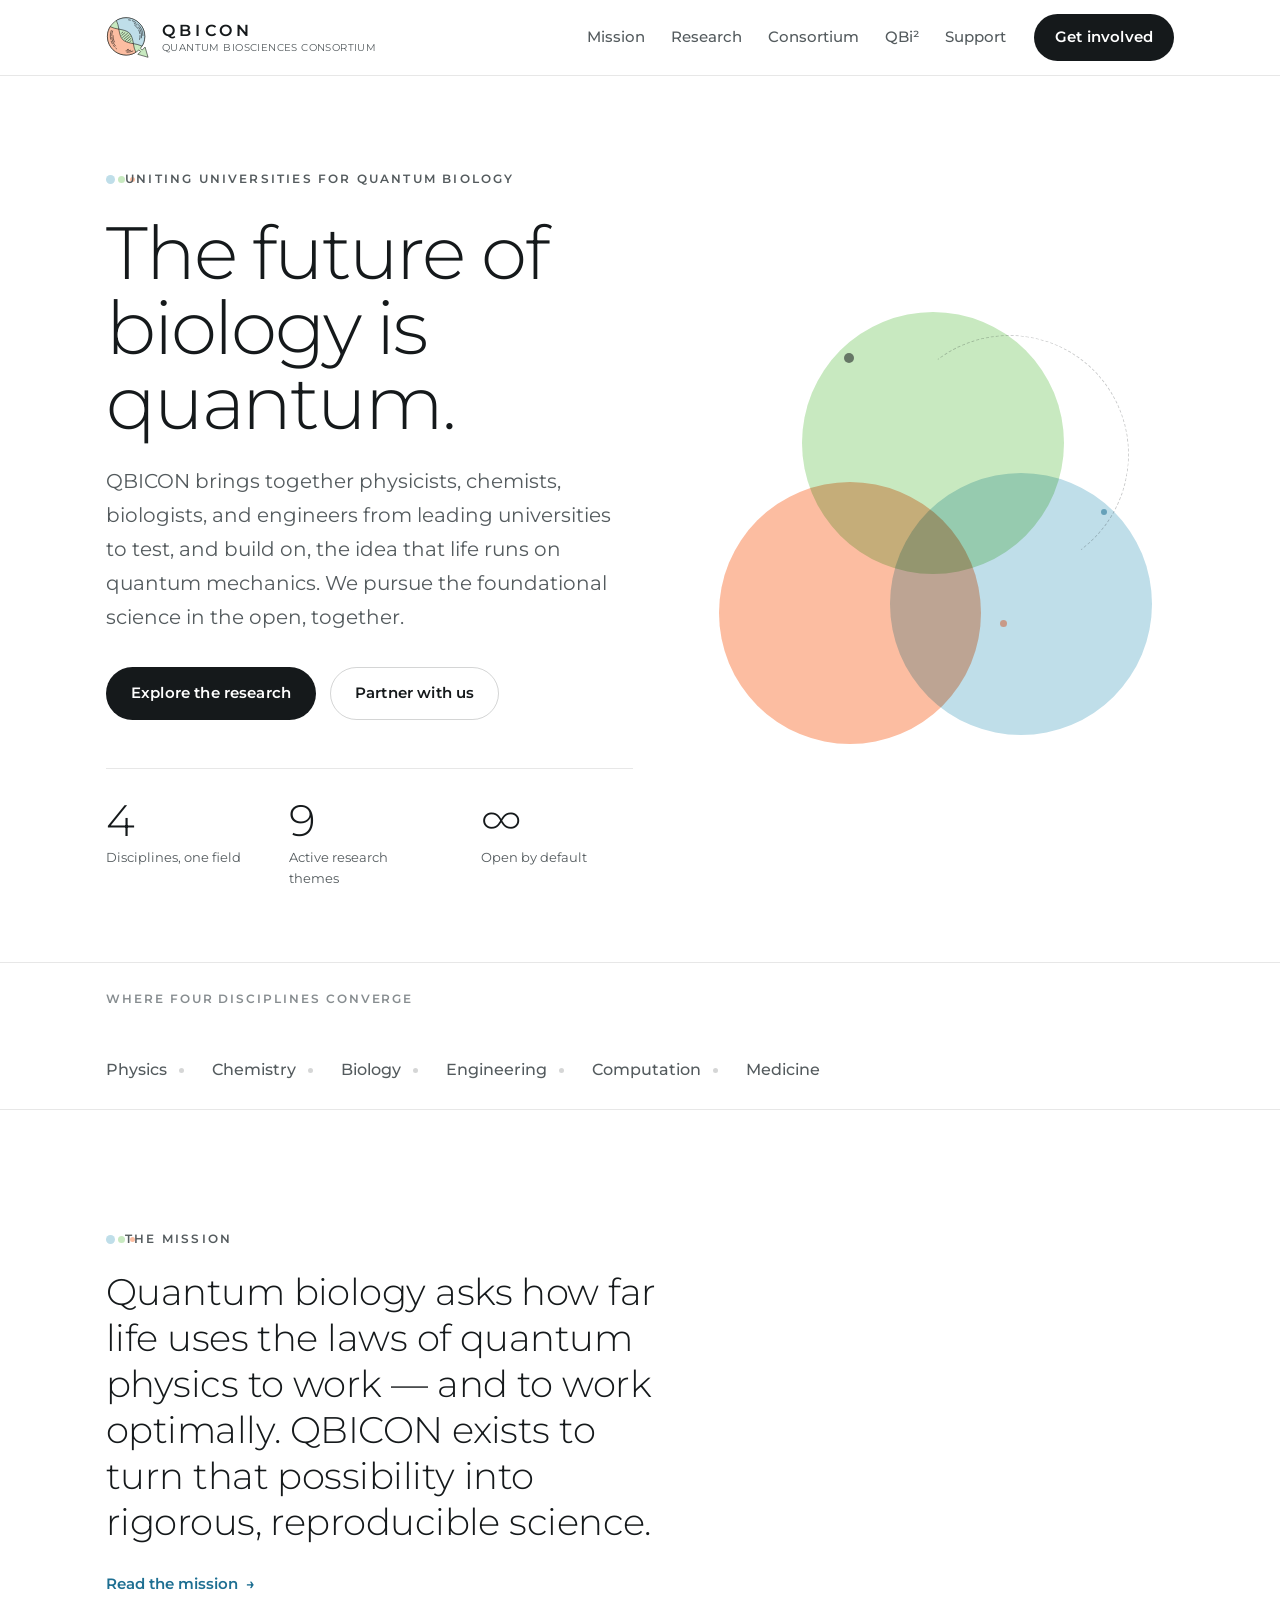
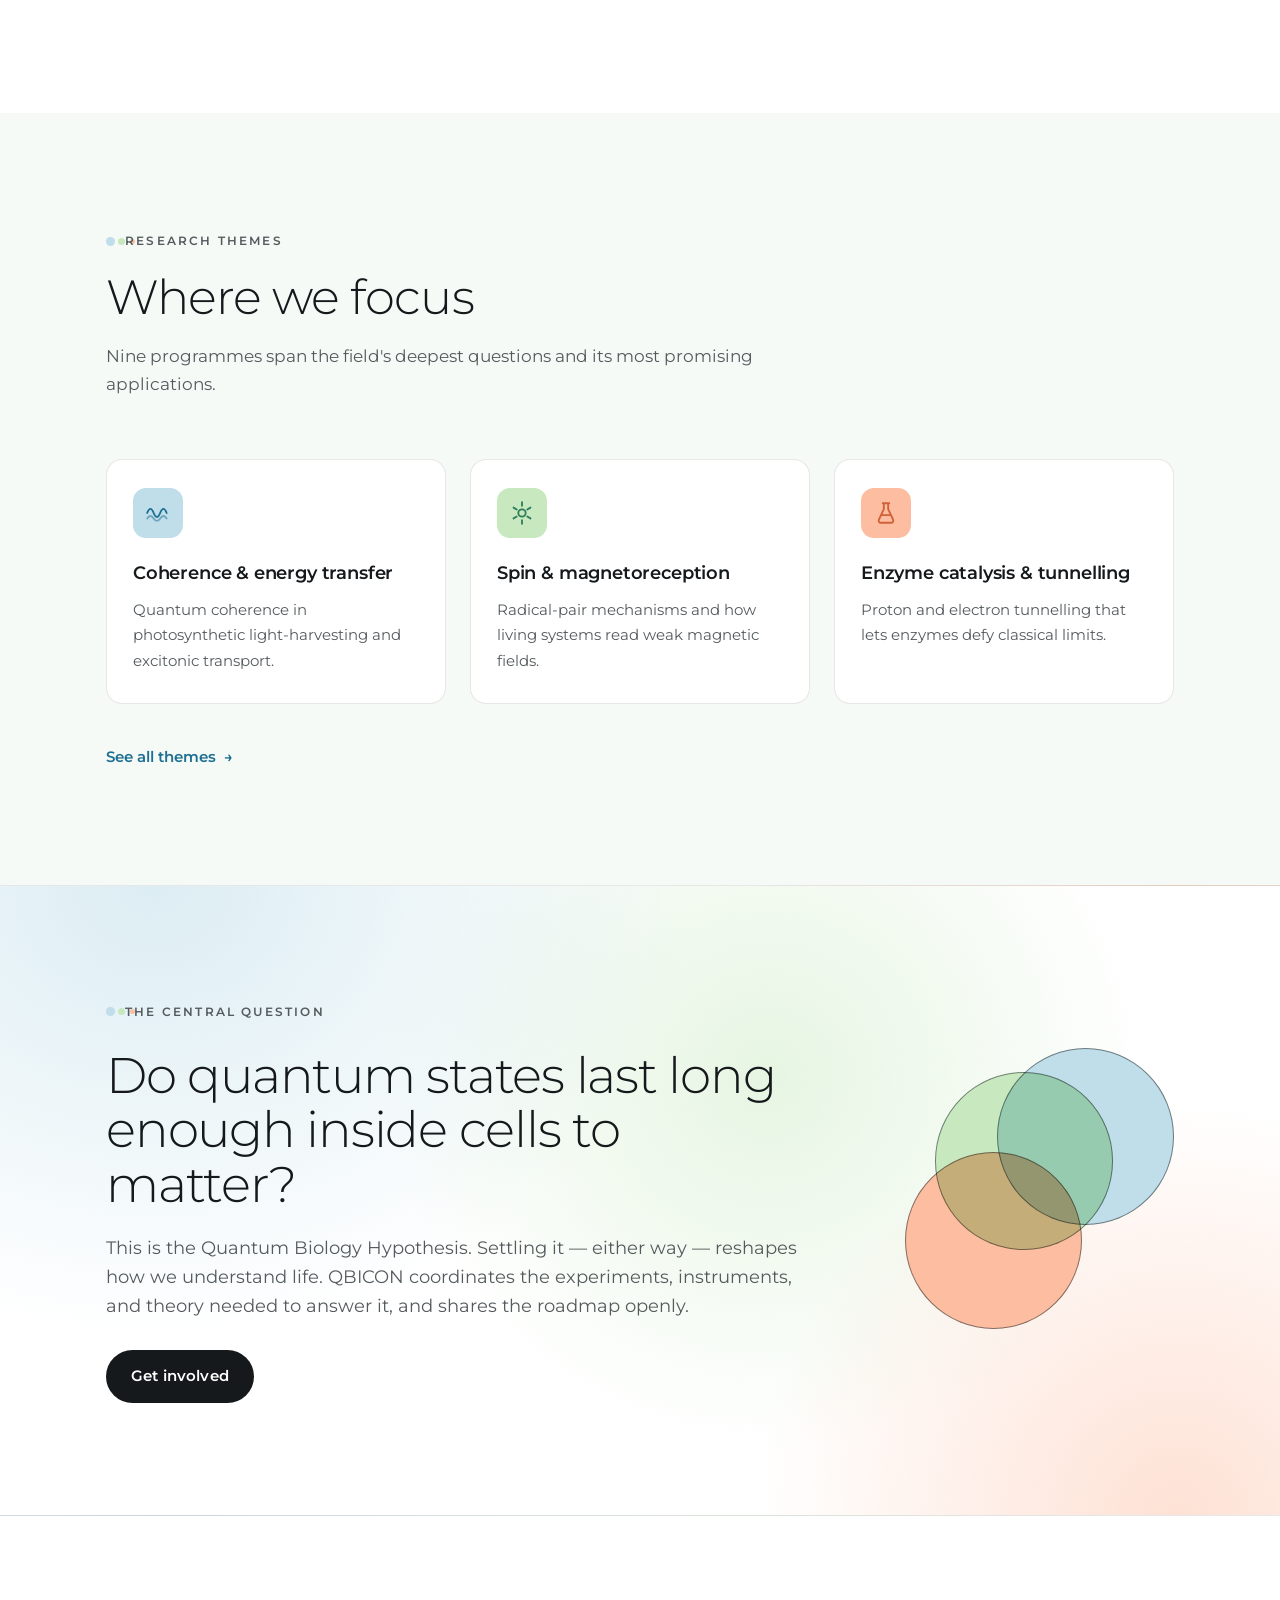
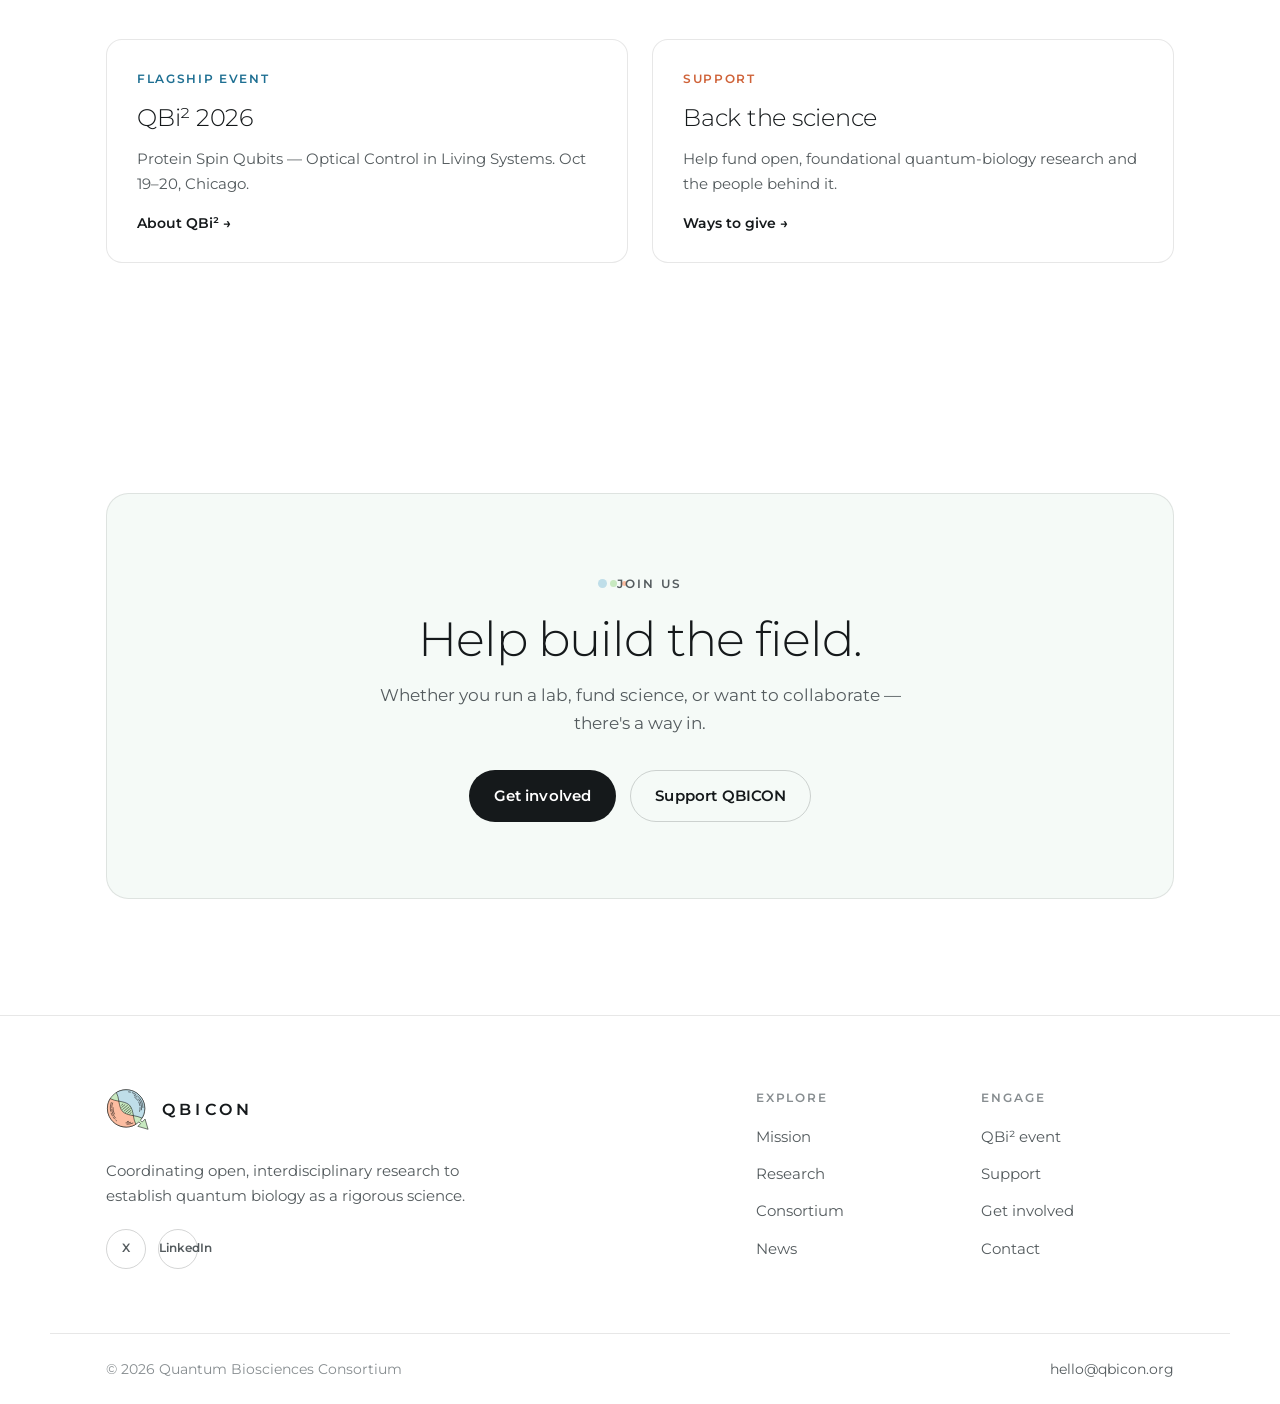
==== index.html @ 421cd1c5 "Add files via upload" ====
<!DOCTYPE html>
<html lang="en">
<head>
  <meta charset="UTF-8" />
  <meta name="viewport" content="width=device-width, initial-scale=1.0" />
  <title>Quantum Biosciences Consortium — QBICON</title>
  <meta name="description" content="QBICON unites physicists, chemists, biologists, and engineers from leading universities to establish quantum biology as a rigorous, open science." />
  <link rel="canonical" href="https://qbicon.org/" />
  <meta property="og:type" content="website" />
  <meta property="og:title" content="Quantum Biosciences Consortium — QBICON" />
  <meta property="og:description" content="QBICON unites physicists, chemists, biologists, and engineers from leading universities to establish quantum biology as a rigorous, open science." />
  <meta property="og:url" content="https://qbicon.org/" />
  <meta property="og:image" content="https://qbicon.org/assets/og-image.png" />
  <meta name="twitter:card" content="summary_large_image" />
  <link rel="icon" type="image/svg+xml" href="assets/favicon.svg" />
  <link rel="icon" type="image/png" sizes="32x32" href="assets/favicon-32.png" />
  <link rel="apple-touch-icon" href="assets/apple-touch-icon.png" />
  <link rel="preconnect" href="https://fonts.googleapis.com" />
  <link rel="preconnect" href="https://fonts.gstatic.com" crossorigin />
  <link href="https://fonts.googleapis.com/css2?family=Montserrat:wght@300;400;500;600;700&display=swap" rel="stylesheet" />
  <link rel="stylesheet" href="styles.css" />
</head>
<body>
  <a class="skip-link" href="#main">Skip to content</a>
  <!-- ============================ HEADER ============================
       Edit the links/labels below. This header is repeated on every page,
       so update each .html file (or find-and-replace across them). -->
  <header class="site-header">
    <div class="container header-inner">
      <a class="brand" href="index.html" aria-label="QBICON home">
        <img class="brand-mark" src="assets/logo-mark.svg" alt="" width="44" height="44" />
        <span class="brand-text">
          <span class="brand-short">QBICON</span>
          <span class="brand-full">Quantum Biosciences Consortium</span>
        </span>
      </a>
      <input class="nav-toggle-cb" type="checkbox" id="nav-toggle" aria-hidden="true" tabindex="-1" />
      <nav class="nav" aria-label="Primary">
        <ul class="nav-list">
            <li><a href="mission.html">Mission</a></li>
            <li><a href="research.html">Research</a></li>
            <li><a href="consortium.html">Consortium</a></li>
            <li><a href="qbisquared.html">QBi²</a></li>
            <li><a href="support.html">Support</a></li>
          </ul>
        <a class="btn btn-primary nav-cta" href="join.html">Get involved</a>
      </nav>
      <label class="nav-toggle" for="nav-toggle" aria-label="Toggle menu"><span></span><span></span><span></span></label>
    </div>
  </header>

  <main id="main">
    <!-- HERO -->
    <section class="hero" aria-labelledby="heroTitle">
      <div class="container hero-grid">
        <div class="hero-copy">
          <p class="eyebrow">Uniting universities for quantum biology</p>
          <h1 class="hero-title" id="heroTitle">The future of biology is quantum.</h1>
          <p class="lead">QBICON brings together physicists, chemists, biologists, and engineers from leading universities to test, and build on, the idea that life runs on quantum mechanics. We pursue the foundational science in the open, together.</p>
          <div class="hero-actions">
            <a class="btn btn-primary" href="research.html">Explore the research</a>
            <a class="btn btn-ghost" href="join.html">Partner with us</a>
          </div>
          <dl class="hero-stats">
            <div><dt>4</dt><dd>Disciplines, one field</dd></div>
            <div><dt>9</dt><dd>Active research themes</dd></div>
            <div><dt>∞</dt><dd>Open by default</dd></div>
          </dl>
        </div>
        <div class="hero-visual" aria-hidden="true">
          <div class="qfield">
            <span class="disc disc-green"></span>
            <span class="disc disc-blue"></span>
            <span class="disc disc-coral"></span>
            <span class="quanta q1"></span>
            <span class="quanta q2"></span>
            <span class="quanta q3"></span>
          </div>
        </div>
      </div>
    </section>

    <!-- DISCIPLINES STRIP -->
    <section class="strip" aria-label="Disciplines">
      <div class="container strip-inner">
        <span class="strip-label">Where four disciplines converge</span>
        <ul class="strip-list">
          <li>Physics</li><li>Chemistry</li><li>Biology</li><li>Engineering</li><li>Computation</li><li>Medicine</li>
        </ul>
      </div>
    </section>

    <!-- MISSION TEASER -->
    <section class="section home-mission">
      <div class="container">
        <p class="eyebrow">The mission</p>
        <p class="home-mission-text">Quantum biology asks how far life uses the laws of quantum physics to work — and to work optimally. QBICON exists to turn that possibility into rigorous, reproducible science.</p>
        <a class="text-link" href="mission.html">Read the mission <span aria-hidden="true">→</span></a>
      </div>
    </section>

    <!-- RESEARCH TEASER -->
    <section class="section section-alt research">
      <div class="container">
        <div class="section-head">
          <p class="eyebrow">Research themes</p>
          <h2 class="section-title">Where we focus</h2>
          <p class="section-intro">Nine programmes span the field's deepest questions and its most promising applications.</p>
        </div>
        <ul class="card-grid">
          <li class="card" style="--accent: var(--q-blue); --accent-soft: var(--q-blue);">
            <div class="card-icon" style="--icon: var(--blue-deep);"><svg viewBox="0 0 24 24" fill="none" stroke="var(--icon)" stroke-width="1.7" stroke-linecap="round" stroke-linejoin="round"><path d="M2 12c2-5 4-5 6 0s4 5 6 0 4-5 6 0"/><path d="M2 17c2-3 4-3 6 0s4 3 6 0 4-3 6 0" opacity=".5"/></svg></div>
            <h3 class="card-title">Coherence &amp; energy transfer</h3>
            <p class="card-desc">Quantum coherence in photosynthetic light-harvesting and excitonic transport.</p>
          </li>
          <li class="card" style="--accent: var(--q-green); --accent-soft: var(--q-green);">
            <div class="card-icon" style="--icon: var(--green-deep);"><svg viewBox="0 0 24 24" fill="none" stroke="var(--icon)" stroke-width="1.7" stroke-linecap="round" stroke-linejoin="round"><circle cx="12" cy="12" r="3.4"/><path d="M12 2v3.4M12 18.6V22M4.2 7l2.9 1.7M16.9 15.3l2.9 1.7M19.8 7l-2.9 1.7M7.1 15.3 4.2 17"/></svg></div>
            <h3 class="card-title">Spin &amp; magnetoreception</h3>
            <p class="card-desc">Radical-pair mechanisms and how living systems read weak magnetic fields.</p>
          </li>
          <li class="card" style="--accent: var(--q-coral); --accent-soft: var(--q-coral);">
            <div class="card-icon" style="--icon: var(--coral-deep);"><svg viewBox="0 0 24 24" fill="none" stroke="var(--icon)" stroke-width="1.7" stroke-linecap="round" stroke-linejoin="round"><path d="M9 3h6M10 3v5.5L5.5 18a2 2 0 0 0 1.8 3h9.4a2 2 0 0 0 1.8-3L14 8.5V3"/><path d="M8 14h8"/></svg></div>
            <h3 class="card-title">Enzyme catalysis &amp; tunnelling</h3>
            <p class="card-desc">Proton and electron tunnelling that lets enzymes defy classical limits.</p>
          </li>
        </ul>
        <p style="margin-top: clamp(28px,4vw,40px)">
          <a class="text-link" href="research.html">See all themes <span aria-hidden="true">→</span></a>
        </p>
      </div>
    </section>

    <!-- CENTRAL QUESTION -->
    <section class="roadmap">
      <div class="container roadmap-inner">
        <div class="roadmap-copy">
          <p class="eyebrow">The central question</p>
          <h2 class="roadmap-title">Do quantum states last long enough inside cells to matter?</h2>
          <p class="roadmap-body">This is the Quantum Biology Hypothesis. Settling it — either way — reshapes how we understand life. QBICON coordinates the experiments, instruments, and theory needed to answer it, and shares the roadmap openly.</p>
          <a class="btn btn-primary" href="join.html">Get involved</a>
        </div>
        <div class="roadmap-visual" aria-hidden="true"><span class="rd disc-green"></span><span class="rd disc-blue"></span><span class="rd disc-coral"></span></div>
      </div>
    </section>

    <!-- FEATURES -->
    <section class="section">
      <div class="container">
        <ul class="home-features">
          <a class="feature" href="qbisquared.html" style="--accent: var(--q-blue); --icon: var(--blue-deep);">
            <span class="feature-kicker">Flagship event</span>
            <span class="feature-title">QBi² 2026</span>
            <span class="feature-desc">Protein Spin Qubits — Optical Control in Living Systems. Oct 19–20, Chicago.</span>
            <span class="feature-cta">About QBi² <span aria-hidden="true">→</span></span>
          </a>
          <a class="feature" href="support.html" style="--accent: var(--q-coral); --icon: var(--coral-deep);">
            <span class="feature-kicker">Support</span>
            <span class="feature-title">Back the science</span>
            <span class="feature-desc">Help fund open, foundational quantum-biology research and the people behind it.</span>
            <span class="feature-cta">Ways to give <span aria-hidden="true">→</span></span>
          </a>
        </ul>
      </div>
    </section>

    <!-- CLOSING CTA -->
    <section class="section home-cta">
      <div class="container">
        <div class="home-cta-inner">
          <p class="eyebrow">Join us</p>
          <h2 class="home-cta-title">Help build the field.</h2>
          <p class="home-cta-text">Whether you run a lab, fund science, or want to collaborate — there's a way in.</p>
          <div class="home-cta-actions">
            <a class="btn btn-primary" href="join.html">Get involved</a>
            <a class="btn btn-ghost" href="support.html">Support QBICON</a>
          </div>
        </div>
      </div>
    </section>
  </main>

  <!-- ============================ FOOTER ============================
       Repeated on every page — edit links, blurb, social URLs, and email. -->
  <footer class="site-footer">
    <div class="container footer-grid">
      <div class="footer-brand">
        <a class="brand brand-footer" href="index.html" aria-label="QBICON home">
          <img class="brand-mark" src="assets/logo-mark.svg" alt="" width="40" height="40" />
          <span class="brand-short">QBICON</span>
        </a>
        <p class="footer-blurb">Coordinating open, interdisciplinary research to establish quantum biology as a rigorous science.</p>
        <ul class="social">
          <!-- Add your real profile URLs in the href="" values below. -->
          <li><a href="#" target="_blank" rel="noopener" aria-label="X">X</a></li>
          <li><a href="#" target="_blank" rel="noopener" aria-label="LinkedIn">LinkedIn</a></li>
        </ul>
      </div>
      <nav class="footer-cols" aria-label="Footer">
        <div>
          <h3>Explore</h3>
          <ul>
            <li><a href="mission.html">Mission</a></li>
            <li><a href="research.html">Research</a></li>
            <li><a href="consortium.html">Consortium</a></li>
            <li><a href="news.html">News</a></li>
          </ul>
        </div>
        <div>
          <h3>Engage</h3>
          <ul>
            <li><a href="qbisquared.html">QBi² event</a></li>
            <li><a href="support.html">Support</a></li>
            <li><a href="join.html">Get involved</a></li>
            <li><a href="mailto:hello@qbicon.org">Contact</a></li>
          </ul>
        </div>
      </nav>
    </div>
    <div class="container footer-base">
      <p>© 2026 Quantum Biosciences Consortium</p>
      <p class="footer-meta"><a href="mailto:hello@qbicon.org">hello@qbicon.org</a></p>
    </div>
  </footer>
</body>
</html>
---- styles.css ----
/* =====================================================================
   QBICON — STYLES
   ---------------------------------------------------------------------
   All design decisions live in the :root tokens below. To re-skin the
   whole site (colour, type, spacing, rounding), edit them here in one
   place — every component reads from them.
   ===================================================================== */

:root {
  /* ---- Brand palette (from the logo) ---------------------------- */
  --q-green:  #c8e9c0;   /* interference lobe 1 */
  --q-blue:   #bfdee9;   /* interference lobe 2 */
  --q-coral:  #fcbda1;   /* interference lobe 3 */

  /* Deeper, text-safe accents derived from the pastels */
  --green-deep: #2f7d5b;
  --blue-deep:  #1e6f92;   /* primary interactive accent */
  --coral-deep: #cf6238;

  /* ---- Surfaces & ink ------------------------------------------- */
  --paper:    #ffffff;
  --paper-2:  #f5faf7;     /* barely-there cool white for alt sections */
  --ink:      #15191b;
  --ink-soft: #545b5e;
  --ink-faint:#878d90;
  --line:        rgba(21,25,27,.10);
  --line-strong: rgba(21,25,27,.18);

  /* ---- Type ----------------------------------------------------- */
  --font: "Montserrat", system-ui, -apple-system, "Segoe UI", sans-serif;
  --fw-light: 300;  --fw-reg: 400;  --fw-med: 500;  --fw-semi: 600;  --fw-bold: 700;

  /* ---- Geometry & motion ---------------------------------------- */
  --container: 1180px;
  --gutter: clamp(20px, 5vw, 56px);
  --radius: 16px;
  --radius-sm: 10px;
  --shadow:    0 1px 2px rgba(21,25,27,.04), 0 12px 32px -16px rgba(21,25,27,.18);
  --shadow-lg: 0 2px 6px rgba(21,25,27,.05), 0 28px 60px -24px rgba(21,25,27,.28);
  --ease: cubic-bezier(.22,.61,.36,1);
  --header-h: 76px;
}

/* ---------------------------- Reset ----------------------------- */
*,*::before,*::after { box-sizing: border-box; }
* { margin: 0; }
html { scroll-behavior: smooth; -webkit-text-size-adjust: 100%; }
@media (prefers-reduced-motion: reduce) { html { scroll-behavior: auto; } }
body {
  font-family: var(--font);
  font-weight: var(--fw-reg);
  color: var(--ink);
  background: var(--paper);
  line-height: 1.65;
  -webkit-font-smoothing: antialiased;
  text-rendering: optimizeLegibility;
  overflow-x: hidden;
}
img, svg { display: block; max-width: 100%; }
a { color: inherit; text-decoration: none; }
ul { list-style: none; padding: 0; }
button { font: inherit; cursor: pointer; }
:focus-visible { outline: 2.5px solid var(--blue-deep); outline-offset: 3px; border-radius: 4px; }

.skip-link {
  position: absolute; left: 16px; top: -60px; z-index: 200;
  background: var(--ink); color: #fff; padding: 10px 16px; border-radius: 8px;
  transition: top .2s var(--ease);
}
.skip-link:focus { top: 16px; }

/* --------------------------- Layout ----------------------------- */
.container { width: 100%; max-width: var(--container); margin-inline: auto; padding-inline: var(--gutter); }

.section { padding-block: clamp(64px, 9vw, 120px); }
.section-alt { background: var(--paper-2); }

.section-head { max-width: 760px; margin-bottom: clamp(36px, 5vw, 60px); }
.section-title {
  font-weight: var(--fw-light);
  font-size: clamp(1.9rem, 4.2vw, 3rem);
  letter-spacing: -.02em;
  line-height: 1.1;
}
.section-intro { margin-top: 18px; font-size: 1.075rem; color: var(--ink-soft); max-width: 60ch; }

/* --------------------------- Eyebrow ---------------------------- */
.eyebrow {
  display: inline-flex; align-items: center; gap: 10px;
  font-size: .76rem; font-weight: var(--fw-semi);
  letter-spacing: .18em; text-transform: uppercase; color: var(--ink-soft);
  margin-bottom: 20px;
}
.eyebrow::before {
  content: ""; width: 9px; height: 9px; border-radius: 50%;
  background: var(--q-blue);
  box-shadow: 11px 0 0 -1px var(--q-green), 22px 0 0 -2px var(--q-coral);
}

/* --------------------------- Buttons ---------------------------- */
.btn {
  display: inline-flex; align-items: center; justify-content: center; gap: 8px;
  padding: 13px 24px; border-radius: 999px; font-weight: var(--fw-semi);
  font-size: .94rem; letter-spacing: .01em; border: 1.5px solid transparent;
  transition: transform .25s var(--ease), background .25s var(--ease),
              border-color .25s var(--ease), color .25s var(--ease), box-shadow .25s var(--ease);
}
.btn-primary { background: var(--ink); color: #fff; }
.btn-primary:hover { transform: translateY(-2px); box-shadow: var(--shadow); }
.btn-ghost { background: transparent; color: var(--ink); border-color: var(--line-strong); }
.btn-ghost:hover { border-color: var(--ink); transform: translateY(-2px); }
.btn-block { width: 100%; }

/* ============================ HEADER ============================= */
.site-header {
  position: sticky; top: 0; z-index: 100;
  height: var(--header-h);
  display: flex; align-items: center;
  background: rgba(255,255,255,.86);
  backdrop-filter: saturate(160%) blur(12px);
  -webkit-backdrop-filter: saturate(160%) blur(12px);
  border-bottom: 1px solid var(--line);
}
.header-inner { display: flex; align-items: center; justify-content: space-between; gap: 24px; }

.brand { display: inline-flex; align-items: center; gap: 12px; }
.brand-mark { width: 44px; height: 44px; flex: none; }
.brand-text { display: flex; flex-direction: column; line-height: 1; }
.brand-short { font-weight: var(--fw-semi); letter-spacing: .26em; font-size: 1.02rem; }
.brand-full { font-weight: var(--fw-reg); letter-spacing: .04em; font-size: .64rem;
  text-transform: uppercase; color: var(--ink-soft); margin-top: 5px; }

.nav { display: flex; align-items: center; gap: 28px; }
.nav-list { display: flex; align-items: center; gap: 26px; }
.nav-list a {
  font-size: .92rem; font-weight: var(--fw-med); color: var(--ink-soft);
  position: relative; padding-block: 6px; transition: color .2s var(--ease);
}
.nav-list a::after {
  content: ""; position: absolute; left: 0; bottom: 0; height: 2px; width: 0;
  background: var(--blue-deep); transition: width .25s var(--ease);
}
.nav-list a:hover { color: var(--ink); }
.nav-list a:hover::after { width: 100%; }
.nav-cta { padding: 10px 20px; }

.nav-toggle-cb { position: absolute; width: 1px; height: 1px; opacity: 0; pointer-events: none; }
.nav-toggle { display: none; width: 44px; height: 44px; border: 0; background: transparent;
  flex-direction: column; justify-content: center; gap: 5px; align-items: center; cursor: pointer; }
.nav-toggle span { width: 24px; height: 2px; background: var(--ink); border-radius: 2px;
  transition: transform .3s var(--ease), opacity .2s var(--ease); }
.nav-toggle-cb:checked ~ .nav-toggle span:nth-child(1) { transform: translateY(7px) rotate(45deg); }
.nav-toggle-cb:checked ~ .nav-toggle span:nth-child(2) { opacity: 0; }
.nav-toggle-cb:checked ~ .nav-toggle span:nth-child(3) { transform: translateY(-7px) rotate(-45deg); }

/* ============================= HERO ============================== */
.hero { position: relative; padding-block: clamp(48px, 7vw, 96px) clamp(40px, 6vw, 72px); overflow: hidden; }
.hero-grid {
  display: grid; grid-template-columns: 1.05fr .95fr; gap: clamp(32px, 5vw, 72px);
  align-items: center;
}
.hero-title {
  font-weight: var(--fw-light);
  font-size: clamp(2.6rem, 6.2vw, 4.6rem);
  line-height: 1.02; letter-spacing: -.03em; margin-top: 6px;
}
.lead { font-size: clamp(1.05rem, 1.6vw, 1.28rem); color: var(--ink-soft);
  max-width: 52ch; margin-top: 24px; }
.hero-actions { display: flex; flex-wrap: wrap; gap: 14px; margin-top: 34px; }

.hero-stats { display: flex; gap: clamp(24px, 4vw, 48px); margin-top: 48px;
  padding-top: 30px; border-top: 1px solid var(--line); }
.hero-stats div { display: flex; flex-direction: column; gap: 4px; }
.hero-stats dt { font-weight: var(--fw-light); font-size: clamp(2rem, 3.4vw, 2.9rem);
  letter-spacing: -.02em; line-height: 1; }
.hero-stats dd { font-size: .82rem; color: var(--ink-soft); max-width: 16ch; }

/* --- Signature: living quantum-interference field --------------- */
.hero-visual { display: grid; place-items: center; }
.qfield {
  position: relative;
  width: min(460px, 84vw); aspect-ratio: 1;
  isolation: isolate;
}
.disc {
  position: absolute; width: 57%; aspect-ratio: 1; border-radius: 50%;
  mix-blend-mode: multiply;
  will-change: transform;
}
.disc-green { background: var(--q-green); top: 3%;  left: 21%; animation: driftA 19s var(--ease) infinite; }
.disc-blue  { background: var(--q-blue);  top: 38%; left: 40%; animation: driftB 23s var(--ease) infinite; }
.disc-coral { background: var(--q-coral); top: 40%; left: 3%;  animation: driftC 21s var(--ease) infinite; }

/* dashed arc echoing the logo's diffraction lines */
.qfield::after {
  content: ""; position: absolute; inset: 8% 8% auto auto; width: 52%; aspect-ratio: 1;
  border: 1.5px dashed rgba(21,25,27,.22); border-radius: 50%;
  border-left-color: transparent; border-bottom-color: transparent;
  transform: rotate(8deg);
}
.quanta { position: absolute; width: 10px; height: 10px; border-radius: 50%;
  background: var(--ink); opacity: .55; }
.q1 { top: 12%; left: 30%; animation: orbit1 14s linear infinite; }
.q2 { top: 70%; left: 64%; width: 7px; height: 7px; background: var(--coral-deep); animation: orbit2 18s linear infinite; }
.q3 { top: 46%; left: 86%; width: 6px; height: 6px; background: var(--blue-deep); animation: orbit3 22s linear infinite; }

@keyframes driftA { 50% { transform: translate(6%, 5%) scale(1.05); } }
@keyframes driftB { 50% { transform: translate(-7%, 4%) scale(.96); } }
@keyframes driftC { 50% { transform: translate(5%, -6%) scale(1.04); } }
@keyframes orbit1 { to { transform: rotate(360deg) translateX(20px) rotate(-360deg); } }
@keyframes orbit2 { to { transform: rotate(-360deg) translateX(26px) rotate(360deg); } }
@keyframes orbit3 { to { transform: rotate(360deg) translateX(16px) rotate(-360deg); } }

/* ====================== DISCIPLINES STRIP ======================= */
.strip { border-block: 1px solid var(--line); background: var(--paper); }
.strip-inner { display: flex; align-items: center; gap: clamp(20px, 4vw, 48px);
  flex-wrap: wrap; padding-block: 26px; }
.strip-label { font-size: .76rem; font-weight: var(--fw-semi); letter-spacing: .16em;
  text-transform: uppercase; color: var(--ink-faint); flex: none; }
.strip-list { display: flex; flex-wrap: wrap; gap: 12px 28px; }
.strip-list li { font-weight: var(--fw-med); color: var(--ink-soft);
  display: inline-flex; align-items: center; gap: 12px; }
.strip-list li:not(:last-child)::after { content: ""; width: 5px; height: 5px;
  border-radius: 50%; background: var(--line-strong); }

/* =========================== MISSION ============================ */
.mission-grid { display: grid; grid-template-columns: 1fr 1fr; gap: clamp(32px, 5vw, 72px); }
.statement { font-weight: var(--fw-light); font-size: clamp(1.7rem, 3.4vw, 2.65rem);
  line-height: 1.15; letter-spacing: -.02em; }
.mission-body p { color: var(--ink-soft); font-size: 1.06rem; }
.mission-body p + p { margin-top: 18px; }
.definition { margin-top: 30px; padding: 24px 26px; border-radius: var(--radius);
  background: var(--paper-2); border: 1px solid var(--line);
  border-left: 4px solid var(--green-deep); }
.definition-term { font-weight: var(--fw-semi); letter-spacing: .01em; margin-bottom: 6px; }
.definition-def { color: var(--ink-soft); font-size: .98rem; }

/* =========================== RESEARCH =========================== */
.card-grid { display: grid; grid-template-columns: repeat(3, 1fr); gap: clamp(16px, 2vw, 24px); }
.card {
  background: var(--paper); border: 1px solid var(--line); border-radius: var(--radius);
  padding: 28px 26px 30px; position: relative; overflow: hidden;
  transition: transform .3s var(--ease), box-shadow .3s var(--ease), border-color .3s var(--ease);
}
.card::before { content: ""; position: absolute; top: 0; left: 0; right: 0; height: 3px;
  background: var(--accent, var(--q-blue)); transform: scaleX(0); transform-origin: left;
  transition: transform .35s var(--ease); }
.card:hover { transform: translateY(-4px); box-shadow: var(--shadow); border-color: transparent; }
.card:hover::before { transform: scaleX(1); }
.card-icon { width: 50px; height: 50px; border-radius: 13px; display: grid; place-items: center;
  background: var(--accent-soft, var(--q-blue)); margin-bottom: 20px; }
.card-icon svg { width: 26px; height: 26px; }
.card-title { font-size: 1.12rem; font-weight: var(--fw-semi); letter-spacing: -.01em; }
.card-desc { margin-top: 10px; color: var(--ink-soft); font-size: .95rem; }

/* =========================== APPROACH =========================== */
.pillars { display: grid; grid-template-columns: repeat(3, 1fr); gap: clamp(20px, 3vw, 40px); }
.pillar { padding-top: 26px; border-top: 2px solid var(--accent, var(--q-blue)); }
.pillar-dot { display: none; }
.pillar-title { font-size: 1.28rem; font-weight: var(--fw-med); letter-spacing: -.01em; }
.pillar-desc { margin-top: 12px; color: var(--ink-soft); }

/* =========================== ROADMAP ============================ */
.roadmap { position: relative; overflow: hidden; color: var(--ink);
  background:
    radial-gradient(70% 120% at 12% 0%, rgba(191,222,233,.55), transparent 60%),
    radial-gradient(60% 120% at 92% 100%, rgba(252,189,161,.45), transparent 55%),
    radial-gradient(50% 100% at 60% 30%, rgba(200,233,192,.45), transparent 60%),
    var(--paper);
  border-block: 1px solid var(--line);
  padding-block: clamp(64px, 9vw, 112px);
}
.roadmap-inner { display: grid; grid-template-columns: 1.4fr .6fr; gap: 48px; align-items: center; }
.roadmap-title { font-weight: var(--fw-light); font-size: clamp(1.9rem, 4vw, 3.1rem);
  line-height: 1.1; letter-spacing: -.025em; margin-top: 6px; }
.roadmap-body { margin-top: 22px; font-size: 1.1rem; color: var(--ink-soft); max-width: 58ch; }
.roadmap .btn { margin-top: 30px; }
.roadmap-visual { position: relative; aspect-ratio: 1; isolation: isolate; min-height: 200px; }
.rd { position: absolute; width: 58%; aspect-ratio: 1; border-radius: 50%; mix-blend-mode: multiply;
  border: 1.5px solid rgba(21,25,27,.5); }
.roadmap-visual .disc-green { top: 8%; left: 22%; }
.roadmap-visual .disc-blue  { top: 0;  left: 42%; }
.roadmap-visual .disc-coral { top: 34%; left: 12%; }
.rd.disc-green { background: var(--q-green); }
.rd.disc-blue  { background: var(--q-blue); }
.rd.disc-coral { background: var(--q-coral); }

/* =========================== NETWORK ============================ */
.network-grid { display: grid; grid-template-columns: .85fr 1.15fr; gap: clamp(32px, 5vw, 64px); align-items: center; }
.network-head { margin-bottom: 0; }
.institutions { display: flex; flex-wrap: wrap; gap: 14px; }
.institutions li {
  padding: 16px 22px; border: 1px solid var(--line); border-radius: 999px;
  background: var(--paper); font-weight: var(--fw-med); font-size: 1rem;
  display: inline-flex; align-items: center; gap: 12px;
  transition: border-color .25s var(--ease), transform .25s var(--ease);
}
.institutions li::before { content: ""; width: 9px; height: 9px; border-radius: 50%;
  background: var(--q-green); }
.institutions li:nth-child(3n+2)::before { background: var(--q-blue); }
.institutions li:nth-child(3n+3)::before { background: var(--q-coral); }
.institutions li:hover { transform: translateY(-2px); border-color: var(--line-strong); }

/* ============================ PEOPLE ============================ */
.founders { display: grid; grid-template-columns: 1fr 1fr; gap: clamp(20px, 3vw, 36px); }
.founder {
  display: grid; grid-template-columns: 132px 1fr; gap: 24px; align-items: start;
  padding: 28px; border: 1px solid var(--line); border-radius: var(--radius);
  background: var(--paper); transition: box-shadow .3s var(--ease), transform .3s var(--ease);
}
.founder:hover { box-shadow: var(--shadow); transform: translateY(-3px); }
.founder-photo { width: 132px; height: 132px; border-radius: 14px; object-fit: cover;
  background: var(--paper-2); }
.founder-role { font-size: .74rem; font-weight: var(--fw-semi); letter-spacing: .14em;
  text-transform: uppercase; color: var(--blue-deep); }
.founder-name { font-size: 1.32rem; font-weight: var(--fw-semi); margin-top: 6px; letter-spacing: -.01em; }
.founder-affil { font-size: .9rem; color: var(--ink-soft); margin-top: 4px; }
.founder-bio { font-size: .94rem; color: var(--ink-soft); margin-top: 14px; }
.founder-links { display: flex; gap: 16px; margin-top: 14px; }
.founder-links a { font-size: .86rem; font-weight: var(--fw-semi); color: var(--blue-deep);
  display: inline-flex; align-items: center; gap: 5px; }
.founder-links a::after { content: "↗"; font-size: .8em; }
.founder-links a:hover { text-decoration: underline; }
.people-note { margin-top: 36px; padding: 22px 26px; border-radius: var(--radius);
  background: var(--paper-2); border: 1px dashed var(--line-strong);
  color: var(--ink-soft); max-width: 760px; }

/* ============================= NEWS ============================= */
.news-grid { display: grid; grid-template-columns: repeat(3, 1fr); gap: clamp(16px, 2vw, 24px); }
.news-card { display: flex; flex-direction: column; gap: 14px; padding: 28px;
  background: var(--paper); border: 1px solid var(--line); border-radius: var(--radius);
  transition: transform .3s var(--ease), box-shadow .3s var(--ease); }
.news-card:hover { transform: translateY(-4px); box-shadow: var(--shadow); }
.news-meta { display: flex; align-items: center; gap: 12px; font-size: .74rem;
  letter-spacing: .12em; text-transform: uppercase; color: var(--ink-faint); font-weight: var(--fw-semi); }
.news-tag { color: var(--green-deep); }
.news-title { font-size: 1.1rem; font-weight: var(--fw-semi); line-height: 1.3; letter-spacing: -.01em; }
.news-desc { font-size: .94rem; color: var(--ink-soft); }

/* ============================= JOIN ============================= */
.join-grid { display: grid; grid-template-columns: 1.1fr .9fr; gap: clamp(36px, 5vw, 72px); align-items: start; }
.paths { display: grid; gap: 14px; margin-top: 32px; }
.path { display: grid; grid-template-columns: auto 1fr; gap: 18px; align-items: start;
  padding: 20px 22px; border: 1px solid var(--line); border-radius: var(--radius); background: var(--paper); }
.path-dot { width: 14px; height: 14px; border-radius: 50%; margin-top: 6px; background: var(--accent, var(--q-blue)); }
.path-title { font-weight: var(--fw-semi); }
.path-desc { font-size: .92rem; color: var(--ink-soft); margin-top: 4px; }

.join-form { background: var(--paper); border: 1px solid var(--line); border-radius: var(--radius);
  padding: clamp(24px, 3vw, 36px); box-shadow: var(--shadow); }
.field { display: flex; flex-direction: column; gap: 7px; margin-bottom: 16px; }
.field label { font-size: .82rem; font-weight: var(--fw-semi); letter-spacing: .02em; }
.field .optional { color: var(--ink-faint); font-weight: var(--fw-reg); }
.field input, .field select, .field textarea {
  font: inherit; font-size: .95rem; padding: 12px 14px; border: 1.5px solid var(--line-strong);
  border-radius: var(--radius-sm); background: var(--paper); color: var(--ink);
  transition: border-color .2s var(--ease), box-shadow .2s var(--ease); resize: vertical;
}
.field input:focus, .field select:focus, .field textarea:focus {
  outline: none; border-color: var(--blue-deep); box-shadow: 0 0 0 3px rgba(30,111,146,.15); }
.form-status { margin-top: 14px; font-size: .9rem; min-height: 1.2em; }
.form-status.ok { color: var(--green-deep); }
.form-status.err { color: var(--coral-deep); }

/* ============================ FOOTER ============================ */
.site-footer { border-top: 1px solid var(--line); padding-top: clamp(48px, 6vw, 72px);
  margin-top: 0; background: var(--paper); }
.footer-grid { display: grid; grid-template-columns: 1.4fr 1fr; gap: clamp(32px, 5vw, 80px); }
.brand-footer { gap: 12px; }
.brand-footer .brand-short { letter-spacing: .26em; font-weight: var(--fw-semi); }
.footer-blurb { margin-top: 18px; color: var(--ink-soft); max-width: 42ch; font-size: .96rem; }
.social { display: flex; gap: 12px; margin-top: 20px; }
.social a { width: 40px; height: 40px; border: 1px solid var(--line-strong); border-radius: 50%;
  display: grid; place-items: center; font-size: .78rem; font-weight: var(--fw-semi);
  color: var(--ink-soft); transition: border-color .2s var(--ease), color .2s var(--ease), transform .2s var(--ease); }
.social a:hover { color: var(--ink); border-color: var(--ink); transform: translateY(-2px); }
.footer-cols { display: grid; grid-template-columns: repeat(2, 1fr); gap: 32px; }
.footer-cols h3 { font-size: .76rem; letter-spacing: .16em; text-transform: uppercase;
  color: var(--ink-faint); font-weight: var(--fw-semi); margin-bottom: 16px; }
.footer-cols ul { display: grid; gap: 11px; }
.footer-cols a { color: var(--ink-soft); font-size: .95rem; transition: color .2s var(--ease); }
.footer-cols a:hover { color: var(--ink); }
.footer-base { display: flex; justify-content: space-between; align-items: center; flex-wrap: wrap;
  gap: 12px; margin-top: clamp(40px, 5vw, 64px); padding-block: 24px; border-top: 1px solid var(--line);
  color: var(--ink-faint); font-size: .85rem; }
.footer-base a { color: var(--ink-soft); }
.footer-base a:hover { color: var(--ink); }

/* ========================= Responsive ========================== */
@media (max-width: 900px) {
  .hero-grid { grid-template-columns: 1fr; }
  .hero-visual { order: -1; }
  .qfield { width: min(360px, 72vw); }
  .mission-grid, .network-grid, .join-grid, .roadmap-inner { grid-template-columns: 1fr; }
  .roadmap-visual { display: none; }
  .card-grid, .news-grid, .pillars { grid-template-columns: repeat(2, 1fr); }
  .founders { grid-template-columns: 1fr; }
}

@media (max-width: 760px) {
  /* Mobile nav drawer */
  .nav {
    position: fixed; inset: var(--header-h) 0 auto 0;
    flex-direction: column; align-items: stretch; gap: 0;
    background: rgba(255,255,255,.97);
    backdrop-filter: blur(14px); -webkit-backdrop-filter: blur(14px);
    border-bottom: 1px solid var(--line); padding: 12px var(--gutter) 24px;
    transform: translateY(-12px); opacity: 0; pointer-events: none;
    transition: opacity .25s var(--ease), transform .25s var(--ease);
    max-height: calc(100vh - var(--header-h)); overflow-y: auto;
  }
  .nav.open, .nav-toggle-cb:checked ~ .nav { opacity: 1; transform: none; pointer-events: auto; }
  .nav-list { flex-direction: column; align-items: stretch; gap: 0; }
  .nav-list li { border-bottom: 1px solid var(--line); }
  .nav-list a { display: block; padding: 16px 0; font-size: 1.05rem; color: var(--ink); }
  .nav-list a::after { display: none; }
  .nav-cta { margin-top: 18px; }
  .nav-toggle { display: flex; }
  .site-header { background: rgba(255,255,255,.92); backdrop-filter: blur(12px); -webkit-backdrop-filter: blur(12px); border-bottom-color: var(--line); }
}

@media (max-width: 560px) {
  .card-grid, .news-grid, .pillars { grid-template-columns: 1fr; }
  .brand-full { display: none; }
  .hero-stats { flex-wrap: wrap; gap: 22px 32px; }
  .founder { grid-template-columns: 1fr; }
  .founder-photo { width: 96px; height: 96px; }
  .footer-grid { grid-template-columns: 1fr; }
}

/* ===================== Reduced motion ========================== */
@media (prefers-reduced-motion: reduce) {
  *, *::before, *::after { animation-duration: .001ms !important; animation-iteration-count: 1 !important;
    transition-duration: .001ms !important; }
  .disc { mix-blend-mode: multiply; }
}

/* =====================================================================
   MULTI-PAGE ADDITIONS
   Styles for separate pages (interior page headers), the home teasers,
   the QBi² event page, and the Support page. Token-driven like the rest.
   ===================================================================== */

/* ---- Active nav state ------------------------------------------- */
.nav-list a[aria-current="page"] { color: var(--ink); font-weight: var(--fw-semi); }
.nav-list a[aria-current="page"]::after { width: 100%; }

/* ---- Reusable arrow text-link ----------------------------------- */
.text-link {
  display: inline-flex; align-items: center; gap: 8px;
  font-weight: var(--fw-semi); font-size: .95rem; color: var(--blue-deep);
  transition: gap .25s var(--ease), color .2s var(--ease);
}
.text-link span { transition: transform .25s var(--ease); }
.text-link:hover { color: var(--ink); }
.text-link:hover span { transform: translateX(4px); }

/* ---- Interior page header --------------------------------------- */
.page-head {
  position: relative; overflow: hidden;
  padding-block: clamp(56px, 8vw, 104px) clamp(28px, 4vw, 44px);
}
.page-head::after {
  content: ""; position: absolute; top: -40%; right: -6%; width: 420px; height: 420px;
  background:
    radial-gradient(circle at 32% 38%, var(--q-green) 0 22%, transparent 46%),
    radial-gradient(circle at 64% 40%, var(--q-blue) 0 22%, transparent 46%),
    radial-gradient(circle at 48% 66%, var(--q-coral) 0 22%, transparent 46%);
  filter: blur(8px); opacity: .5; mix-blend-mode: multiply; pointer-events: none; z-index: -1;
}
.page-head .page-title {
  font-weight: var(--fw-light); letter-spacing: -.02em; line-height: 1.05;
  font-size: clamp(2.2rem, 5.2vw, 3.7rem); max-width: 18ch;
}
.page-head .page-intro {
  margin-top: 20px; font-size: clamp(1.05rem, 1.6vw, 1.2rem);
  color: var(--ink-soft); max-width: 62ch;
}

/* ---- Home: mission teaser --------------------------------------- */
.home-mission .home-mission-text {
  font-weight: var(--fw-light); letter-spacing: -.015em; line-height: 1.25;
  font-size: clamp(1.5rem, 3vw, 2.3rem); max-width: 24ch;
}
.home-mission .text-link { margin-top: 26px; }

/* ---- Home: feature cards ---------------------------------------- */
.home-features { display: grid; grid-template-columns: repeat(2, 1fr); gap: clamp(16px, 2vw, 24px); margin-top: 8px; }
.feature {
  position: relative; display: flex; flex-direction: column; gap: 8px;
  padding: 30px 30px 26px; border: 1px solid var(--line); border-radius: var(--radius);
  background: var(--paper); overflow: hidden;
  transition: transform .25s var(--ease), box-shadow .25s var(--ease), border-color .25s var(--ease);
}
.feature::before {
  content: ""; position: absolute; top: 0; left: 0; right: 0; height: 3px;
  background: var(--accent, var(--q-blue)); transform: scaleX(0); transform-origin: left;
  transition: transform .35s var(--ease);
}
.feature:hover { transform: translateY(-4px); box-shadow: var(--shadow); border-color: transparent; }
.feature:hover::before { transform: scaleX(1); }
.feature-kicker { font-size: .74rem; font-weight: var(--fw-semi); letter-spacing: .14em;
  text-transform: uppercase; color: var(--icon, var(--blue-deep)); }
.feature-title { font-size: 1.5rem; font-weight: var(--fw-light); letter-spacing: -.01em; }
.feature-desc { color: var(--ink-soft); font-size: .96rem; }
.feature-cta { margin-top: 8px; font-weight: var(--fw-semi); font-size: .9rem; color: var(--ink); }

/* ---- Home: closing CTA band ------------------------------------- */
.home-cta { text-align: center; }
.home-cta .home-cta-inner {
  position: relative; overflow: hidden;
  padding: clamp(44px, 6vw, 76px) var(--gutter);
  border-radius: calc(var(--radius) * 1.4); background: var(--paper-2);
  border: 1px solid var(--line);
}
.home-cta .eyebrow { justify-content: center; }
.home-cta-title { font-weight: var(--fw-light); letter-spacing: -.02em; line-height: 1.08;
  font-size: clamp(1.9rem, 4vw, 3rem); }
.home-cta-text { margin: 16px auto 0; color: var(--ink-soft); max-width: 52ch; font-size: 1.06rem; }
.home-cta-actions { display: flex; flex-wrap: wrap; gap: 14px; justify-content: center; margin-top: 32px; }

/* =====================================================================
   QBi²  EVENT PAGE
   ===================================================================== */
.event-hero { position: relative; overflow: hidden; padding-block: clamp(40px, 6vw, 80px) clamp(36px, 5vw, 64px); }
.event-eyebrow { color: var(--ink-soft); }
.event-name {
  font-weight: var(--fw-light); letter-spacing: -.02em; line-height: .98;
  font-size: clamp(3.4rem, 11vw, 7rem);
}
.event-full { margin-top: 10px; font-size: clamp(1.05rem, 2vw, 1.4rem); color: var(--ink-soft);
  font-weight: var(--fw-reg); max-width: 40ch; }
.event-lead { margin-top: 22px; font-size: 1.08rem; color: var(--ink-soft); max-width: 60ch; }

.event-focus {
  margin-top: 36px; padding: 26px 28px; border-radius: var(--radius);
  background: var(--paper-2); border: 1px solid var(--line);
  display: inline-flex; flex-direction: column; gap: 4px;
}
.event-focus .focus-kicker { font-size: .74rem; font-weight: var(--fw-semi); letter-spacing: .16em;
  text-transform: uppercase; color: var(--coral-deep); }
.event-focus .focus-title { font-size: clamp(1.6rem, 3.4vw, 2.4rem); font-weight: var(--fw-light); letter-spacing: -.01em; }
.event-focus .focus-subtitle { color: var(--ink-soft); font-size: 1.05rem; }

/* Key facts */
.event-key { display: grid; grid-template-columns: repeat(3, 1fr); gap: clamp(14px, 2vw, 20px); margin-top: 30px; }
.event-key div { padding: 20px 22px; border: 1px solid var(--line); border-radius: var(--radius-sm); background: var(--paper); }
.event-key dt { font-size: .72rem; font-weight: var(--fw-semi); letter-spacing: .14em; text-transform: uppercase; color: var(--ink-faint); }
.event-key dd { margin-top: 6px; font-weight: var(--fw-med); }
.event-key a { color: var(--blue-deep); }
.event-key a:hover { text-decoration: underline; }
.event-actions { display: flex; flex-wrap: wrap; gap: 14px; margin-top: 30px; }

/* Program / agenda */
.agenda-list { display: grid; gap: 16px; max-width: 760px; }
.agenda { padding: 22px 26px; border: 1px solid var(--line); border-left: 3px solid var(--q-blue);
  border-radius: var(--radius-sm); background: var(--paper); }
.agenda:nth-child(2) { border-left-color: var(--q-coral); }
.agenda:nth-child(3) { border-left-color: var(--q-green); }
.agenda-day { font-size: .74rem; font-weight: var(--fw-semi); letter-spacing: .12em; text-transform: uppercase; color: var(--ink-faint); }
.agenda-title { font-size: 1.2rem; font-weight: var(--fw-semi); margin-top: 6px; letter-spacing: -.01em; }
.agenda-desc { color: var(--ink-soft); margin-top: 8px; font-size: .96rem; }
.agenda.muted { color: var(--ink-soft); border-left-color: var(--line-strong); }

/* Speakers */
.speakers-grid { display: grid; grid-template-columns: repeat(4, 1fr); gap: clamp(16px, 2vw, 28px); }
.speaker { text-align: center; }
.speaker-photo { width: 110px; height: 110px; border-radius: 50%; object-fit: cover; margin: 0 auto 14px; border: 1px solid var(--line); }
.speaker-name { font-weight: var(--fw-semi); }
.speaker-affil { font-size: .88rem; color: var(--ink-soft); margin-top: 2px; }
.speakers-note { color: var(--ink-soft); font-size: 1.02rem; max-width: 56ch; }

/* Sponsor chips (shared by event + support) */
.sponsor-chips { display: flex; flex-wrap: wrap; gap: 12px; align-items: center; }
.sponsor-chip {
  padding: 12px 22px; border: 1px solid var(--line-strong); border-radius: 999px;
  font-weight: var(--fw-semi); letter-spacing: .02em; background: var(--paper);
}
.sponsors-cta { margin-top: 26px; }

/* =====================================================================
   SUPPORT PAGE
   ===================================================================== */
.why-grid { display: grid; grid-template-columns: repeat(3, 1fr); gap: clamp(18px, 3vw, 36px); }
.why { padding-top: 24px; border-top: 2px solid var(--accent, var(--q-blue)); }
.why-title { font-size: 1.22rem; font-weight: var(--fw-med); letter-spacing: -.01em; }
.why-desc { margin-top: 10px; color: var(--ink-soft); font-size: .96rem; }

.uses-grid { display: grid; grid-template-columns: repeat(2, 1fr); gap: clamp(16px, 2vw, 24px); }
.use { padding: 24px 26px; border: 1px solid var(--line); border-radius: var(--radius); background: var(--paper); }
.use-title { font-size: 1.08rem; font-weight: var(--fw-semi); letter-spacing: -.01em; }
.use-desc { margin-top: 8px; color: var(--ink-soft); font-size: .94rem; }

/* Sponsorship tiers */
.tiers { display: grid; grid-template-columns: repeat(3, 1fr); gap: clamp(18px, 2.4vw, 28px); align-items: start; }
.tier {
  display: flex; flex-direction: column; overflow: hidden;
  border: 1px solid var(--line); border-radius: var(--radius); background: var(--paper);
  transition: transform .25s var(--ease), box-shadow .25s var(--ease);
}
.tier:hover { transform: translateY(-4px); box-shadow: var(--shadow); }
.tier-featured { box-shadow: var(--shadow); border-color: transparent; }
.tier-featured:hover { box-shadow: var(--shadow-lg); }
.tier-head { padding: 24px 26px; mix-blend-mode: normal; }
.tier-name { font-size: .78rem; font-weight: var(--fw-semi); letter-spacing: .14em; text-transform: uppercase; color: var(--ink); }
.tier-amount { font-size: 1.5rem; font-weight: var(--fw-light); letter-spacing: -.01em; margin-top: 4px; }
.tier-blurb { padding: 22px 26px 0; color: var(--ink-soft); font-size: .95rem; }
.tier-perks { padding: 18px 26px 28px; display: grid; gap: 12px; }
.tier-perks li { position: relative; padding-left: 26px; font-size: .92rem; color: var(--ink-soft); }
.tier-perks li::before { content: "\2713"; position: absolute; left: 0; top: 0;
  color: var(--icon, var(--blue-deep)); font-weight: var(--fw-bold); }

/* Support form: reuse .join-grid / .join-form layout */
.support-form-grid { display: grid; grid-template-columns: 1fr 1fr; gap: clamp(28px, 4vw, 56px); align-items: start; }
.field-row { display: grid; grid-template-columns: 1fr 1fr; gap: 16px; }

/* =====================================================================
   RESPONSIVE — multi-page additions
   ===================================================================== */
@media (max-width: 900px) {
  .home-features, .uses-grid, .support-form-grid { grid-template-columns: 1fr; }
  .why-grid, .tiers, .event-key { grid-template-columns: 1fr; }
  .speakers-grid { grid-template-columns: repeat(2, 1fr); }
  .why-grid { gap: 22px; }
}
@media (max-width: 560px) {
  .speakers-grid { grid-template-columns: 1fr; }
  .field-row { grid-template-columns: 1fr; }
  .event-key { grid-template-columns: 1fr; }
}
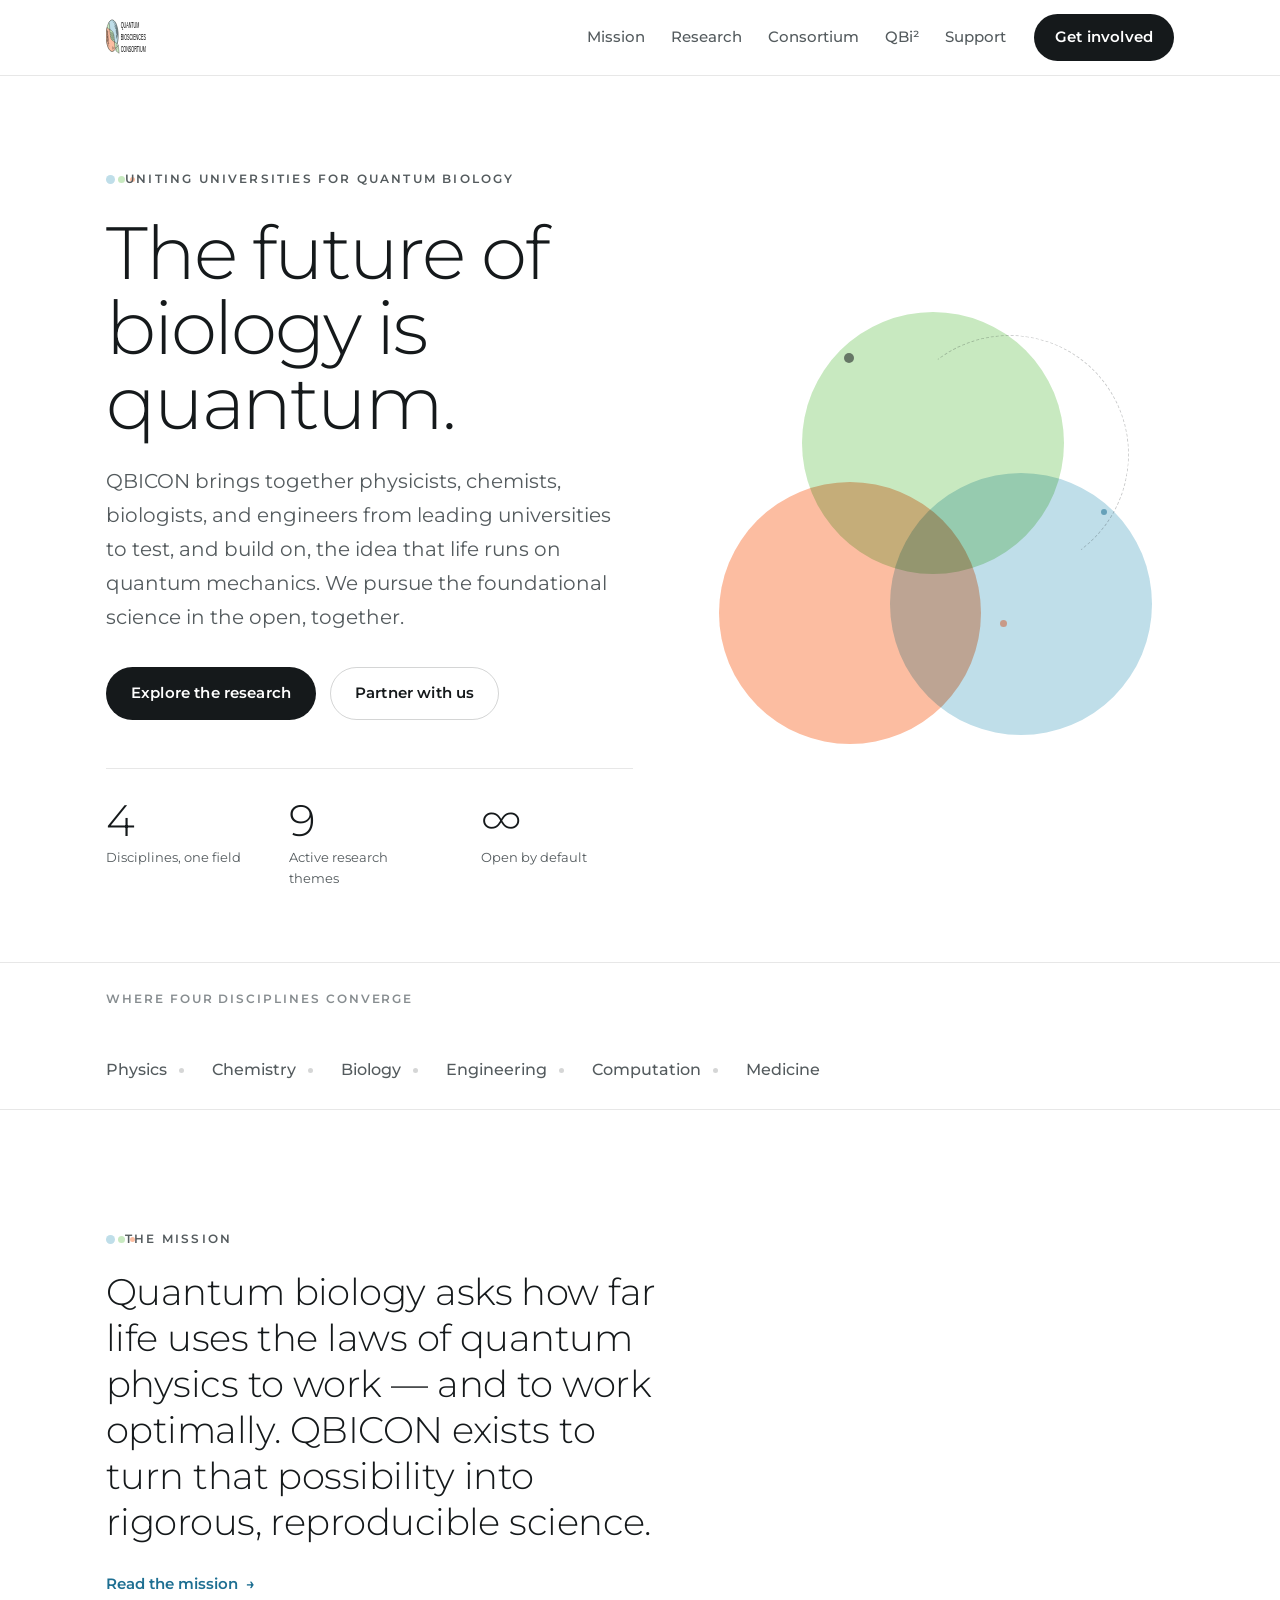
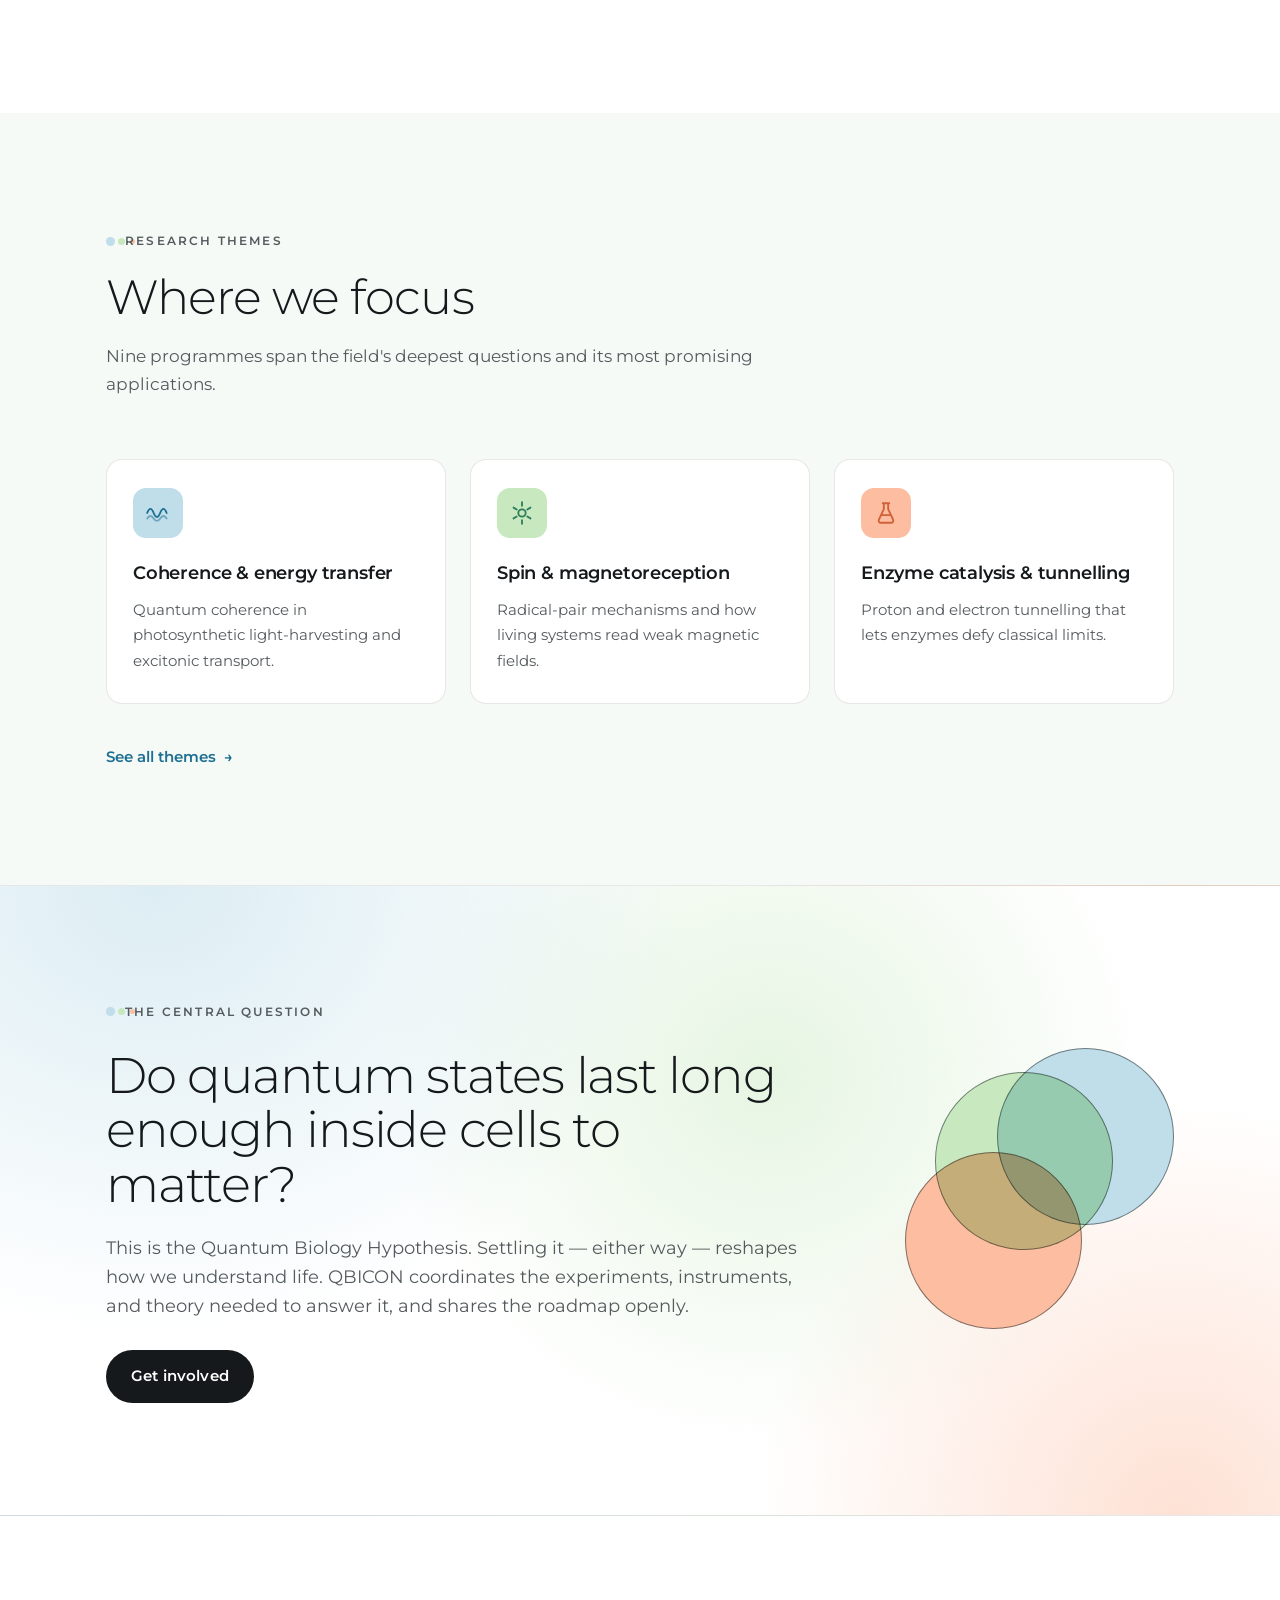
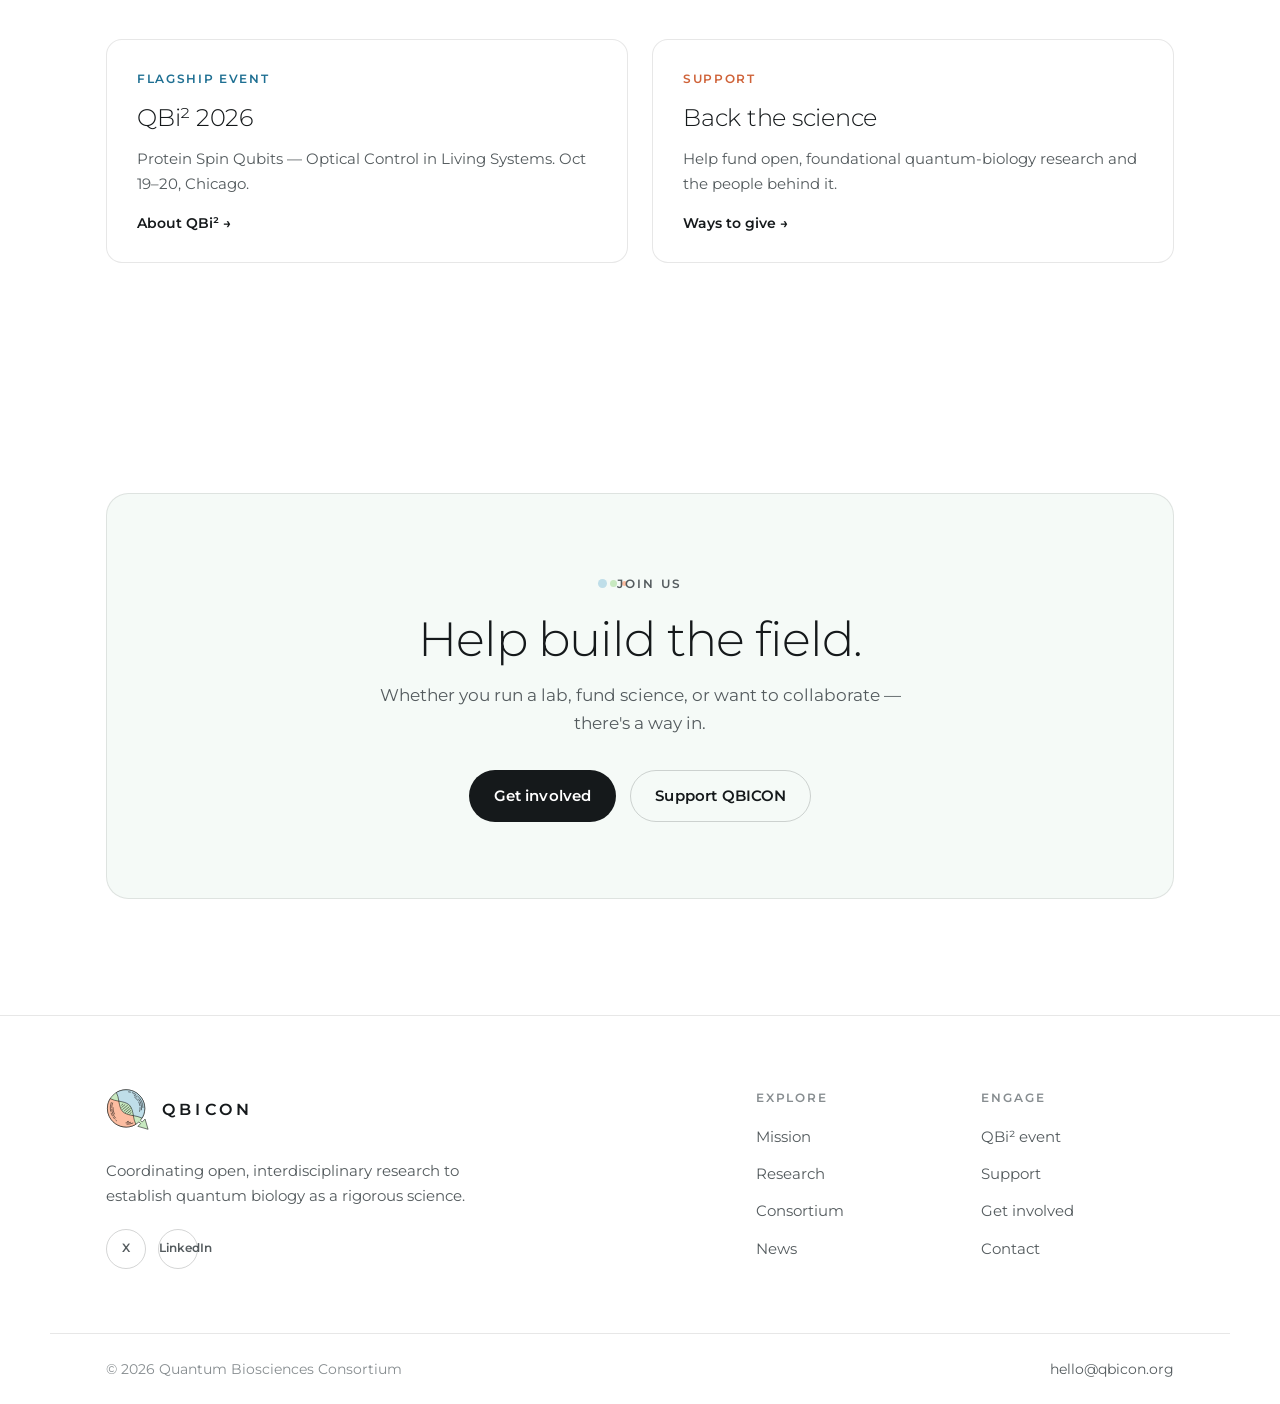
==== commit 8d7afd6d: "Update index.html" ====
--- a/index.html
+++ b/index.html
@@ -28,11 +28,13 @@
   <header class="site-header">
     <div class="container header-inner">
       <a class="brand" href="index.html" aria-label="QBICON home">
-        <img class="brand-mark" src="assets/logo-mark.svg" alt="" width="44" height="44" />
+        <img class="brand-mark" src="assets/qbicon.svg" alt="" height="44" />
+        <!--
         <span class="brand-text">
           <span class="brand-short">QBICON</span>
           <span class="brand-full">Quantum Biosciences Consortium</span>
         </span>
+        -->
       </a>
       <input class="nav-toggle-cb" type="checkbox" id="nav-toggle" aria-hidden="true" tabindex="-1" />
       <nav class="nav" aria-label="Primary">
@@ -40,7 +42,7 @@
             <li><a href="mission.html">Mission</a></li>
             <li><a href="research.html">Research</a></li>
             <li><a href="consortium.html">Consortium</a></li>
-            <li><a href="qbisquared.html">QBi²</a></li>
+            <li><a href="https://qbisquared.com">QBi²</a></li>
             <li><a href="support.html">Support</a></li>
           </ul>
         <a class="btn btn-primary nav-cta" href="join.html">Get involved</a>
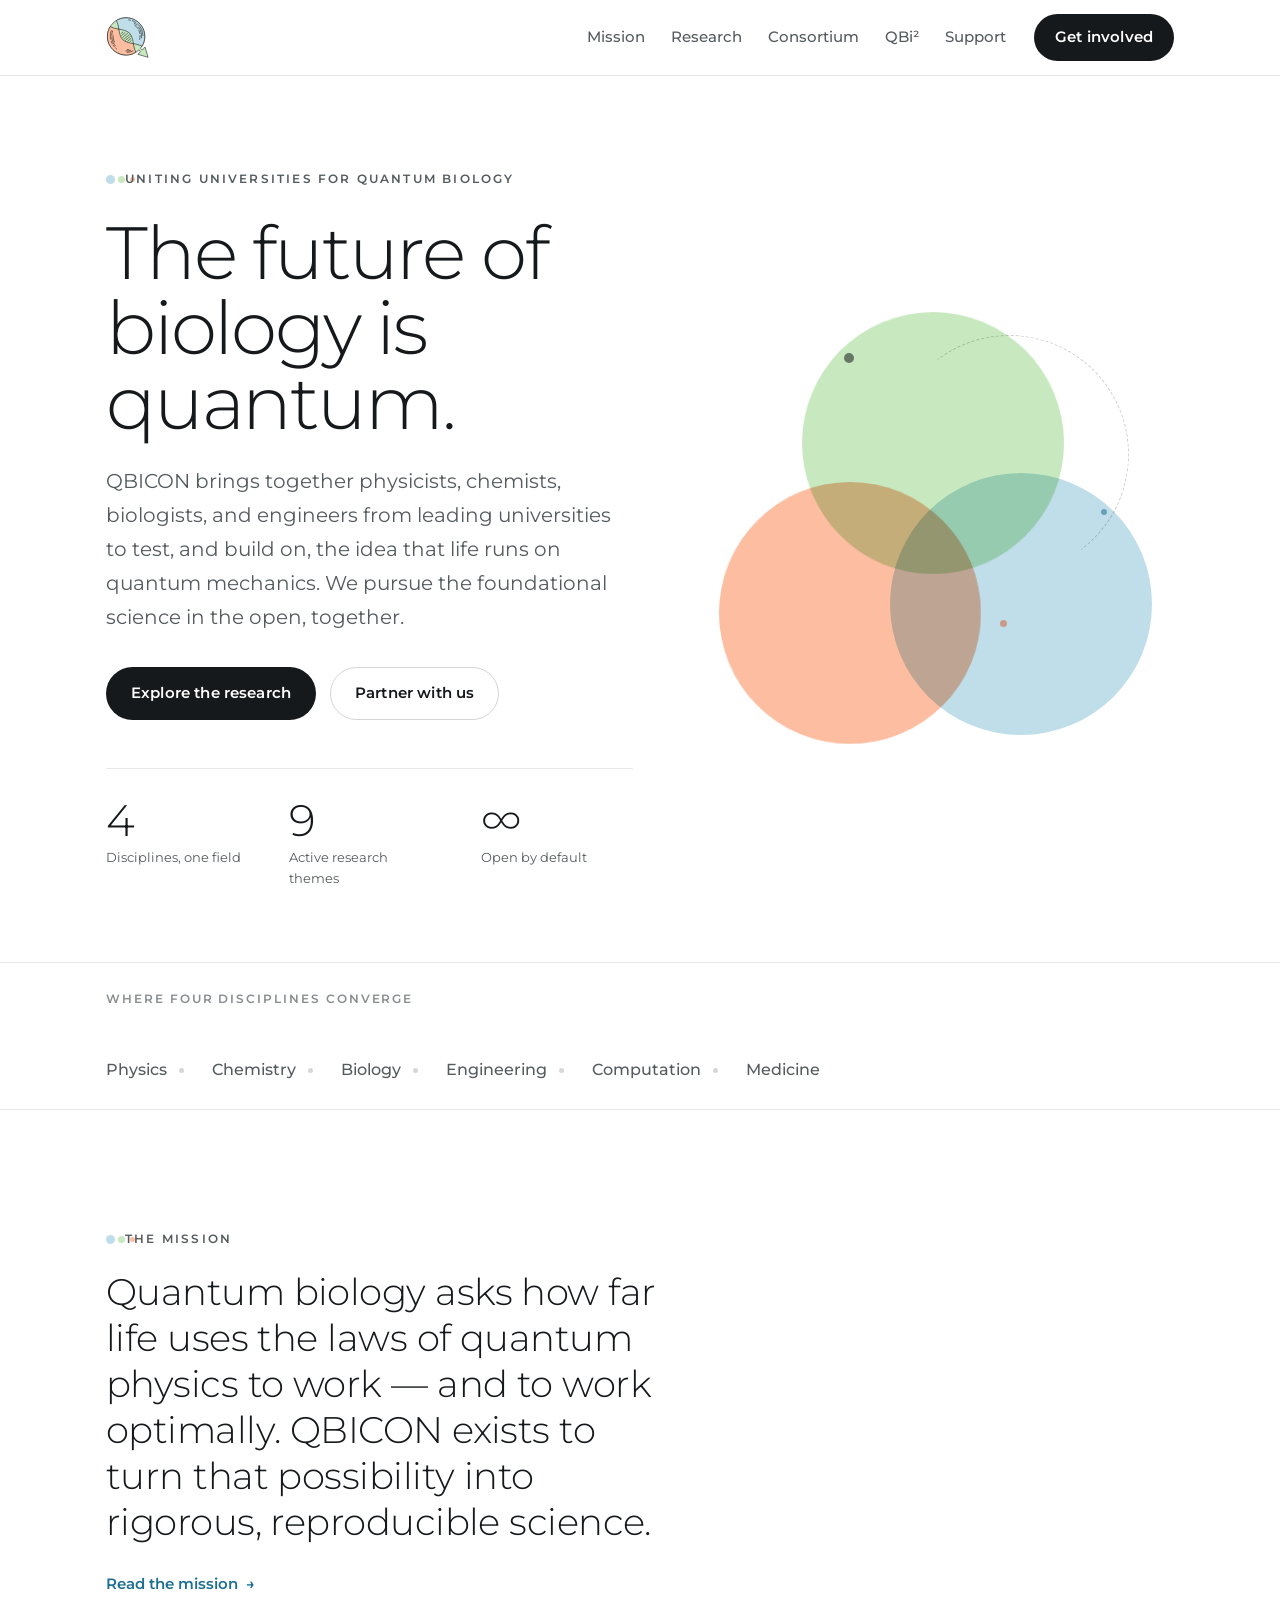
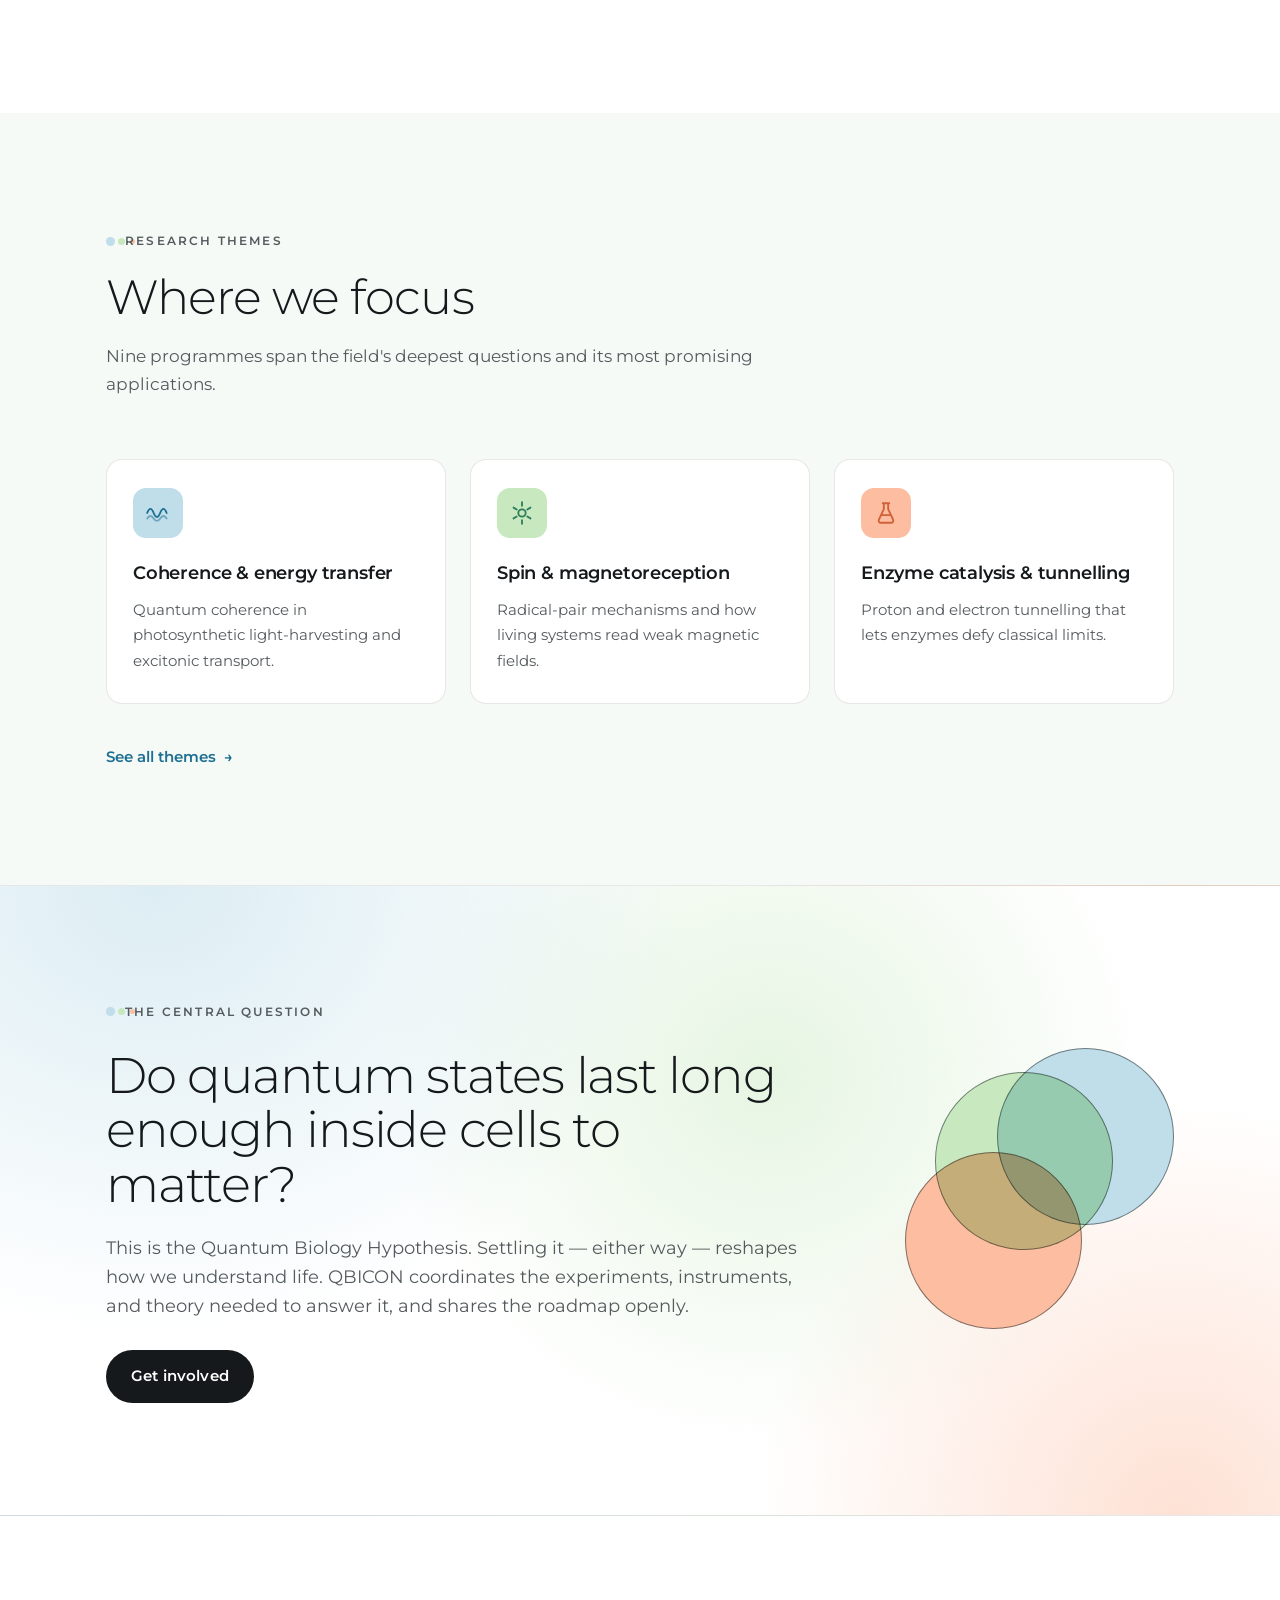
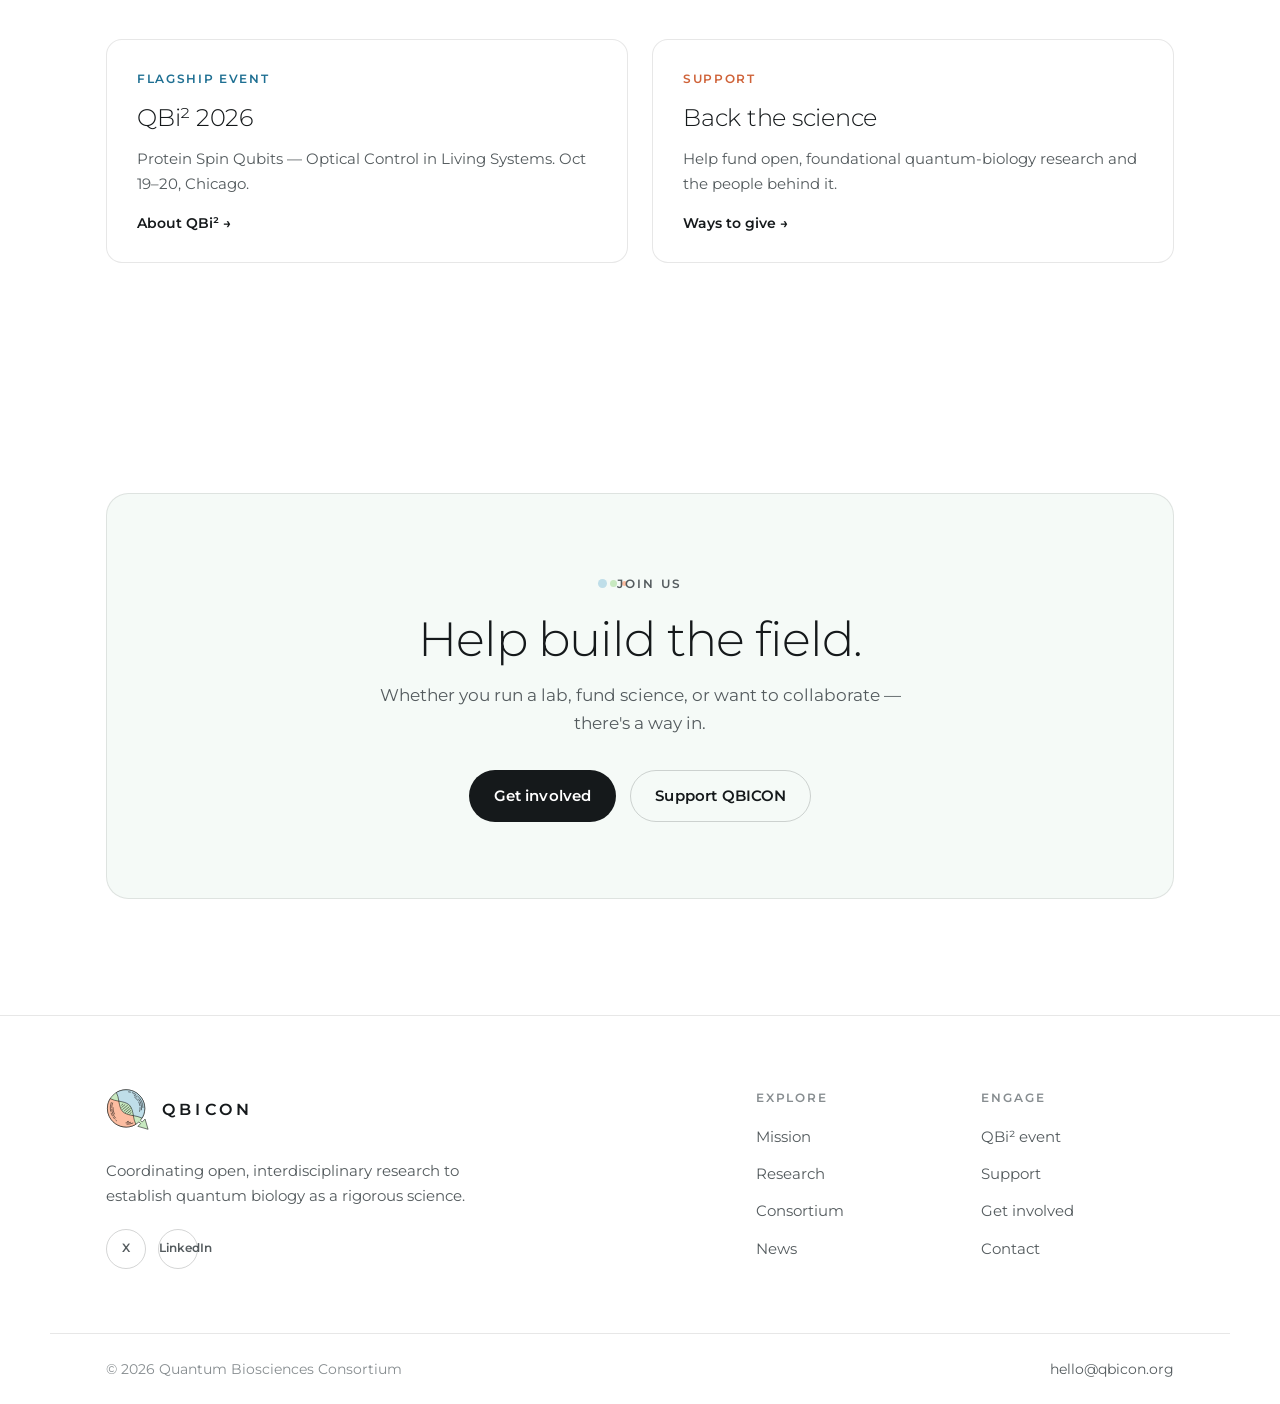
==== commit baf83197: "Update index.html" ====
--- a/index.html
+++ b/index.html
@@ -28,7 +28,7 @@
   <header class="site-header">
     <div class="container header-inner">
       <a class="brand" href="index.html" aria-label="QBICON home">
-        <img class="brand-mark" src="assets/qbicon.svg" alt="" height="44" />
+        <img class="brand-mark" src="assets/logo-mark.svg" alt=""/>
         <!--
         <span class="brand-text">
           <span class="brand-short">QBICON</span>
